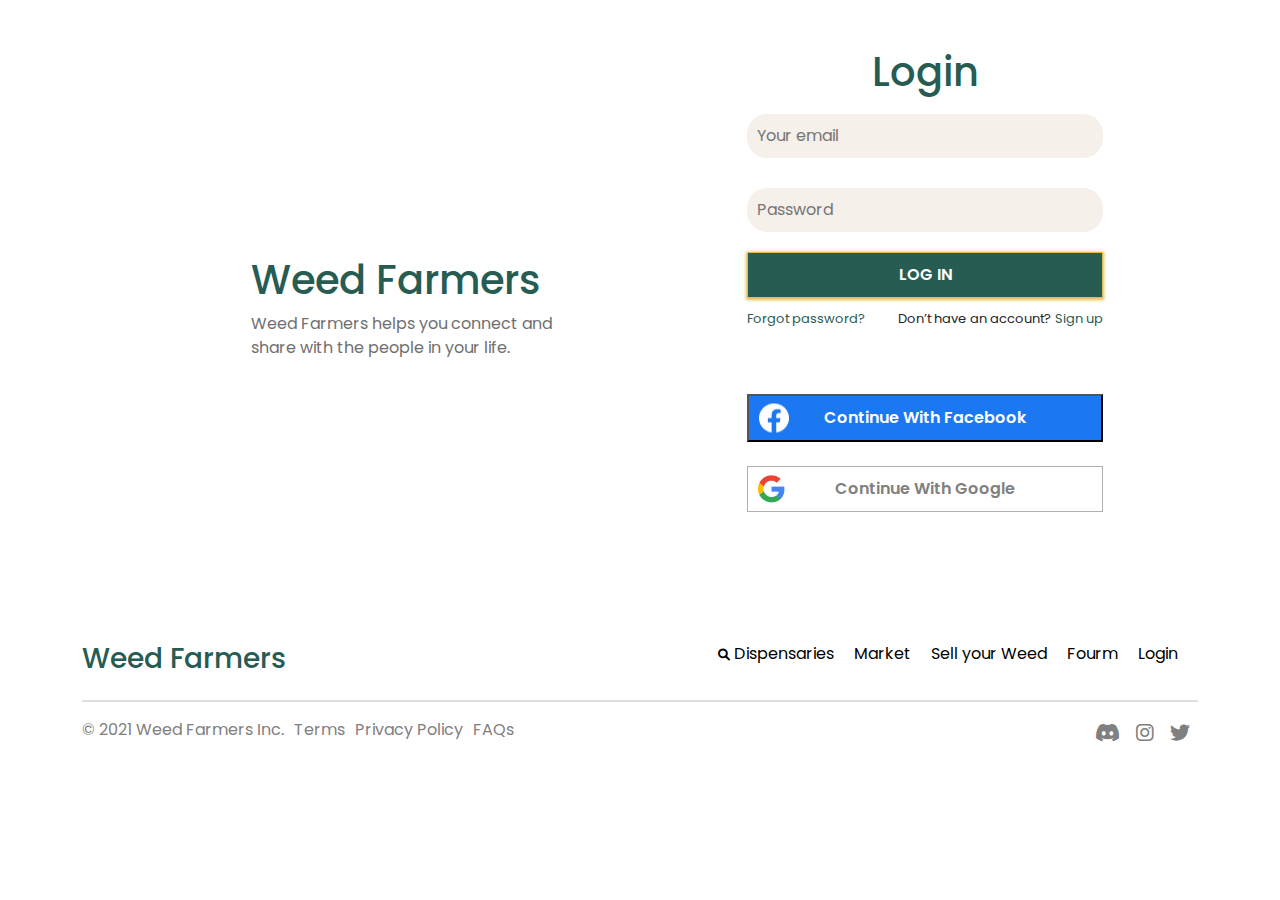
==== login.html @ d22d1913 "sign up & signin" ====
<!DOCTYPE html>
<html lang="en">
<head>
    <meta charset="UTF-8">
    <meta http-equiv="X-UA-Compatible" content="IE=edge">
    <meta name="viewport" content="width=device-width, initial-scale=1.0">
    <link href="https://cdn.jsdelivr.net/npm/bootstrap@5.0.2/dist/css/bootstrap.min.css" rel="stylesheet">
    <link
    rel="stylesheet"
    href="https://cdnjs.cloudflare.com/ajax/libs/font-awesome/6.0.0-beta2/css/all.min.css"
/>
<link rel="preconnect" href="https://fonts.googleapis.com" />
<link rel="preconnect" href="https://fonts.gstatic.com" crossorigin />
<link
    href="https://fonts.googleapis.com/css2?family=Poppins:wght@100;200;300;400;500;600;700;800;900&display=swap"
    rel="stylesheet"
/>
<link rel="stylesheet" href="css/login.css">
    <title>Login</title>
</head>
<body>
    <section class="header">
        <div class="container">
            <div class="row">
                <div class="col-lg-1"></div>
                <div class="col-lg-6 hero">
                    <div class="text_box">
                        <h1>Weed Farmers</h1>
                    <p>Weed Farmers helps you connect and <br> share with the people in your life.</p>
                    </div>
                </div>

                <div class="col-lg-4">
                  <div class="content_box text-center">
                    <h1 class="text-center mt-5">Login</h1>
                    <input type="text" placeholder="Your email">
                    <input type="password" placeholder="Password">
                    <div class="custom_btn">
                        <a href=""><button>LOG IN</button></a>
                    </div>
                   <div class="links d-flex justify-content-between mt-2 mb-3 flex-wrap">
                   <div class="pass">
                    <a href="">Forgot password?</a>
                   </div>
                    <div class="account">
                        <span> Don’t have an account?</span><a href=""> Sign up</a> 
                   </div>
                    </div>

                   <div class="icon">
                   <a href="">
                    <button class="custom_btn1 mt-5">
                        <div class="fb_img">
                            <img src="img/Facebook.png" alt="">
                        </div>
                        <span>Continue With Facebook</span>
                        </button>
                   </a>
                    </div>
                    <div class="icon">
                  <a href="">
                    <button class="custom_btn2 mt-4">
                        <div class="google_img">
                            <img src="img/google_logo.png" alt="">
                        </div>
                  <span>Continue With Google</span>
                    </button>
                  </a>
                    </div>
                  </div>
                </div>
                <div class="col-lg-1"></div>
            </div>
        </div>
    </section>

    <section class="footer">
        <div class="container">
            <div class="maindiv d-flex justify-content-between flex-wrap">
                <div class="name">
                    <h3>Weed Farmers</h3>
                </div>
               <div class="itm-div">
                <ul class="items">
                    <li>                    
                         <a href=""><i class="fas fa-search"></i>Dispensaries</a>
                    </li>
                    <li>
                        <a href="">Market</a>
                    </li>
                    <li>
                        <a href="">Sell your Weed</a>
                    </li>
                    <li>
                        <a href=""> Fourm </a>
                    </li>
                    <li>
                        <a href=""> Login </a>
                    </li>
                </ul>
               </div>
            </div>
            <hr>
           <div class="sec_footer d-flex justify-content-between flex-wrap">
            <ul class="copyrigt">
                <li>&copy 2021 Weed Farmers Inc.</li>
                <li> <a href="">Terms</a> </li>
                <li> <a href="">Privacy Policy</a> </li>
                <li> <a href="">FAQs</a> </li>
            </ul>
            <ul class="iconss">
                <li>
                    <a href="">
                        <i class="fab fa-discord"></i>
                    </a>
                </li>
                <li>
                    <a href="">
                        <i class="fab fa-instagram"></i>
                    </a>
                </li>
                <li>
                    <a href="">
                        <i class="fab fa-twitter"></i>
                    </a>
                </li>
            </ul>
           </div>
        </div>
    </section>

    
</body>
</html>
---- css/login.css ----
*{
    margin: 0;
    padding: 0;
    box-sizing: border-box;
    font-family: "Poppins", sans-serif;
}
:root {
    --main_color: #275c53;
    --sec_color: #e2bb53;
    --bg_color: #f5f0ea;
}
.header{
    margin-bottom: 130px;
}
.hero{
    position: relative;
}
.text_box{
    position: absolute;
    top: 50%;
    left: 15%;
}
.text_box h1{
    color: var(--main_color);
}
.text_box p{
    color: #6F6F6F;
}
.content_box h1{
    color: var(--main_color);
}
.content_box input {
	padding: 10px;
	border-radius: 20px;
	background-color: #F5F0EA;
	border: none;
}
input{
    margin-top: 10px;
    margin-bottom: 20px;
    width: 100%;
}
input:focus-visible {
	outline:none;
    border: 2px solid var(--sec_color);
}
.custom_btn button{
    width: 100%;
    background-color: var(--main_color);
    color: #fff;
    padding: 10px 5px;
    border: 1px solid var(--sec_color);
    box-shadow: 0px 1px 3px 1px var(--sec_color);
    font-weight: 600;
}
.pass a{
    color: var(--main_color);
    text-decoration: none;
    font-size: 13px;
}
.account span{
    font-size: 13px;
}
.account a{
    font-size: 13px;
    text-decoration: none;
    color: var(--main_color);
}
.icon a{
    text-decoration: none;
}
.custom_btn1 {
	width: 100%;
	padding: 10px 5px;
    transition: 0.3s;
    font-weight: 600;
    background-color: #1C77F2;
    color:#fff;
    position: relative;
}
.custom_btn1:hover{
    background-color: #fff;
    color:#1C77F2;
    border: 1px solid #1C77F2;
}
.fb_img {
	position: absolute;
	top: 50%;
	transform: translateY(-50%);
    left: 10px;
}
.custom_btn1:hover .fb_img{
    background-color: #1C77F2;
    color: #fff;
    border-radius: 50%;
}
.custom_btn2{
    width: 100%;
	padding: 10px 5px;
    transition: 0.3s;
    font-weight: 600;
    background-color: transparent;
    color:#808080;
    position: relative;
    border: 1px solid #B0B0B0;
}
.custom_btn2:hover{
    background-color: #fff;
    color:#1C77F2;
    border: 1px solid #1C77F2;
}
.google_img{
    position: absolute;
    top: 50%;
	transform: translateY(-50%);
    left: 10px;
}
.name h3{
    color: var(--main_color);
}
.items{
    display: flex;
}
.items li{
    list-style-type: none;
    margin-right: 20px;
}
.items a{
    text-decoration: none;
    color: black;
}
.fas {
	font-weight: 600;
	font-size: 12px;
	margin-right: 4px;
}
hr{
    border: 1px solid #808080;
}
.copyrigt{
    display: flex;
}
ul{
    padding-left: 0;
}
.copyrigt li{
    list-style-type: none;
    margin-right: 10px;
    color: #808080;
}
.copyrigt a{
    text-decoration: none;
    color: #808080;
}
.iconss{
    display: flex;
}
.iconss li {
	list-style-type: none;
	font-size: 20px;
	margin: 0px 8px;
}
.iconss a{
    text-decoration: none; 
    color: #808080; 
}


/* responsive */

@media (max-width:991px) {
    .text_box{
     position: static;
     text-align: center;
     margin-top: 50px;
    }
    
}
@media (max-width:575px)  {
    .maindiv{
        display: inline !important;
        justify-content: center !important;
    }
    .name h3{
        text-align: center;
    }
    .itm-div{
        display: inline;
    }
    .items{
        display: inline;
        align-items: center;
        text-align: center;
    }
    .items li{
        margin: 5px 0;
    }
    .copyrigt {
        display: inherit;
        flex-wrap: wrap;
    }
}
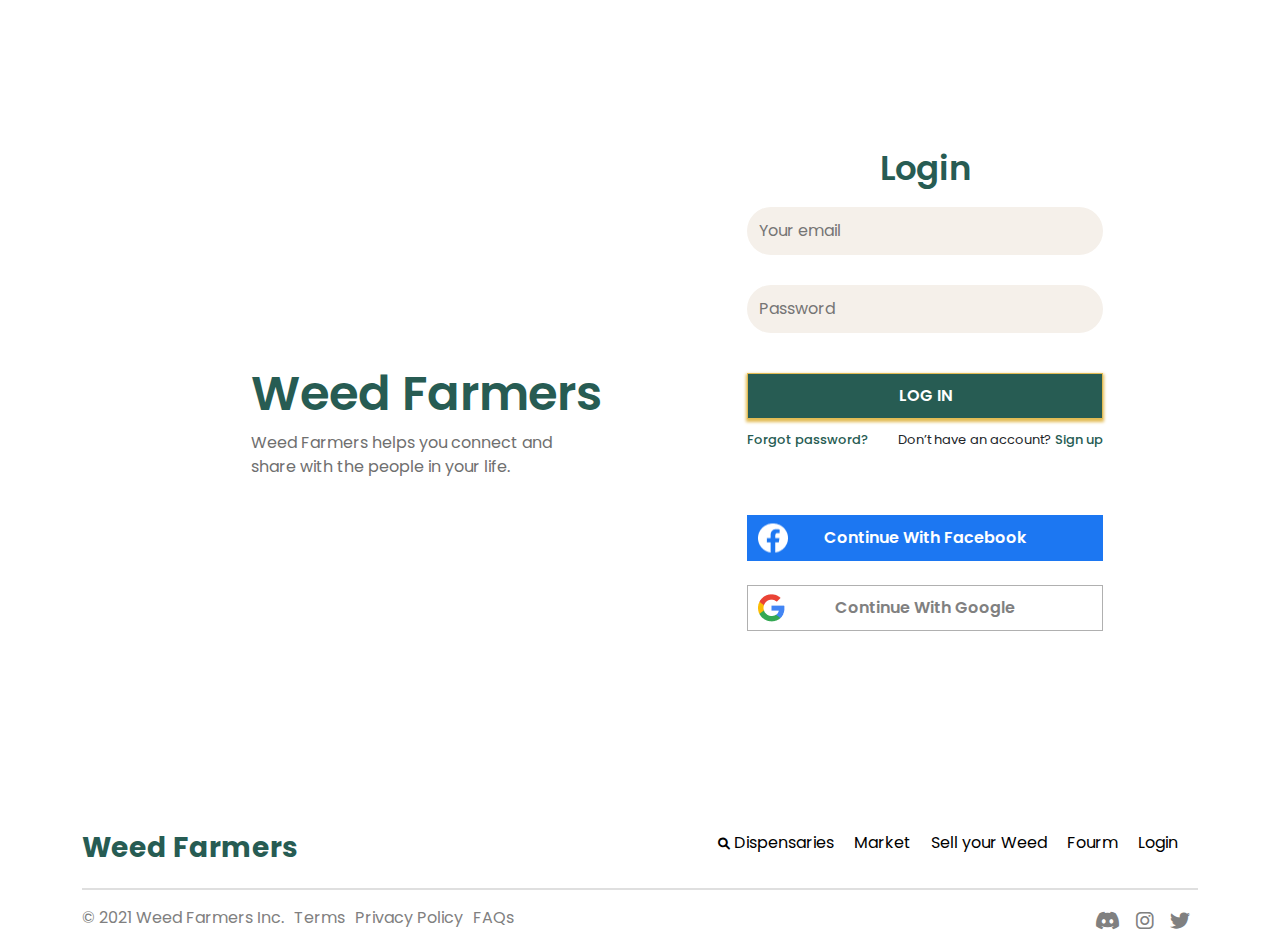
==== commit 76d295ff: "style" ====
--- a/login.html
+++ b/login.html
@@ -1,134 +1,159 @@
 <!DOCTYPE html>
 <html lang="en">
-<head>
-    <meta charset="UTF-8">
-    <meta http-equiv="X-UA-Compatible" content="IE=edge">
-    <meta name="viewport" content="width=device-width, initial-scale=1.0">
-    <link href="https://cdn.jsdelivr.net/npm/bootstrap@5.0.2/dist/css/bootstrap.min.css" rel="stylesheet">
-    <link
-    rel="stylesheet"
-    href="https://cdnjs.cloudflare.com/ajax/libs/font-awesome/6.0.0-beta2/css/all.min.css"
-/>
-<link rel="preconnect" href="https://fonts.googleapis.com" />
-<link rel="preconnect" href="https://fonts.gstatic.com" crossorigin />
-<link
-    href="https://fonts.googleapis.com/css2?family=Poppins:wght@100;200;300;400;500;600;700;800;900&display=swap"
-    rel="stylesheet"
-/>
-<link rel="stylesheet" href="css/login.css">
-    <title>Login</title>
-</head>
-<body>
-    <section class="header">
-        <div class="container">
-            <div class="row">
-                <div class="col-lg-1"></div>
-                <div class="col-lg-6 hero">
-                    <div class="text_box">
-                        <h1>Weed Farmers</h1>
-                    <p>Weed Farmers helps you connect and <br> share with the people in your life.</p>
+    <head>
+        <meta charset="UTF-8" />
+        <meta http-equiv="X-UA-Compatible" content="IE=edge" />
+        <meta name="viewport" content="width=device-width, initial-scale=1.0" />
+        <link
+            href="https://cdn.jsdelivr.net/npm/bootstrap@5.0.2/dist/css/bootstrap.min.css"
+            rel="stylesheet"
+        />
+        <link
+            rel="stylesheet"
+            href="https://cdnjs.cloudflare.com/ajax/libs/font-awesome/6.0.0-beta2/css/all.min.css"
+        />
+        <link rel="preconnect" href="https://fonts.googleapis.com" />
+        <link rel="preconnect" href="https://fonts.gstatic.com" crossorigin />
+        <link
+            href="https://fonts.googleapis.com/css2?family=Poppins:wght@100;200;300;400;500;600;700;800;900&display=swap"
+            rel="stylesheet"
+        />
+        <link rel="stylesheet" href="css/login.css" />
+        <title>Login</title>
+    </head>
+    <body>
+        <section class="header">
+            <div class="container">
+                <div class="row">
+                    <div class="col-lg-1"></div>
+                    <div class="col-lg-6 hero">
+                        <div class="text_box">
+                            <h1>Weed Farmers</h1>
+                            <p>
+                                Weed Farmers helps you connect and <br />
+                                share with the people in your life.
+                            </p>
+                        </div>
+                    </div>
+
+                    <div class="col-lg-4">
+                        <div class="content_box text-center">
+                            <h1 class="text-center mt-5">Login</h1>
+                            <input type="text" placeholder="Your email" />
+                            <input type="password" placeholder="Password" />
+                            <div class="custom_btn">
+                                <a href=""><button>LOG IN</button></a>
+                            </div>
+                            <div
+                                class="
+                                    links
+                                    d-flex
+                                    justify-content-between
+                                    mt-2
+                                    mb-3
+                                    flex-wrap
+                                "
+                            >
+                                <div class="pass">
+                                    <a href="">Forgot password?</a>
+                                </div>
+                                <div class="account">
+                                    <span> Don’t have an account?</span
+                                    ><a href="signup.html"> Sign up</a>
+                                </div>
+                            </div>
+
+                            <div class="icon">
+                                <a href="">
+                                    <button class="custom_btn1 mt-5">
+                                        <div class="fb_img">
+                                            <img
+                                                src="img/Facebook.png"
+                                                alt=""
+                                            />
+                                        </div>
+                                        <span>Continue With Facebook</span>
+                                    </button>
+                                </a>
+                            </div>
+                            <div class="icon">
+                                <a href="">
+                                    <button class="custom_btn2 mt-4">
+                                        <div class="google_img">
+                                            <img
+                                                src="img/google_logo.png"
+                                                alt=""
+                                            />
+                                        </div>
+                                        <span>Continue With Google</span>
+                                    </button>
+                                </a>
+                            </div>
+                        </div>
+                    </div>
+                    <div class="col-lg-1"></div>
+                </div>
+            </div>
+        </section>
+
+        <section class="footer">
+            <div class="container">
+                <div class="maindiv d-flex justify-content-between flex-wrap">
+                    <div class="name">
+                        <h3>Weed Farmers</h3>
+                    </div>
+                    <div class="itm-div">
+                        <ul class="items">
+                            <li>
+                                <a href=""
+                                    ><i class="fas fa-search"></i
+                                    >Dispensaries</a
+                                >
+                            </li>
+                            <li>
+                                <a href="">Market</a>
+                            </li>
+                            <li>
+                                <a href="">Sell your Weed</a>
+                            </li>
+                            <li>
+                                <a href=""> Fourm </a>
+                            </li>
+                            <li>
+                                <a href=""> Login </a>
+                            </li>
+                        </ul>
                     </div>
                 </div>
-
-                <div class="col-lg-4">
-                  <div class="content_box text-center">
-                    <h1 class="text-center mt-5">Login</h1>
-                    <input type="text" placeholder="Your email">
-                    <input type="password" placeholder="Password">
-                    <div class="custom_btn">
-                        <a href=""><button>LOG IN</button></a>
-                    </div>
-                   <div class="links d-flex justify-content-between mt-2 mb-3 flex-wrap">
-                   <div class="pass">
-                    <a href="">Forgot password?</a>
-                   </div>
-                    <div class="account">
-                        <span> Don’t have an account?</span><a href=""> Sign up</a> 
-                   </div>
-                    </div>
-
-                   <div class="icon">
-                   <a href="">
-                    <button class="custom_btn1 mt-5">
-                        <div class="fb_img">
-                            <img src="img/Facebook.png" alt="">
-                        </div>
-                        <span>Continue With Facebook</span>
-                        </button>
-                   </a>
-                    </div>
-                    <div class="icon">
-                  <a href="">
-                    <button class="custom_btn2 mt-4">
-                        <div class="google_img">
-                            <img src="img/google_logo.png" alt="">
-                        </div>
-                  <span>Continue With Google</span>
-                    </button>
-                  </a>
-                    </div>
-                  </div>
+                <hr />
+                <div
+                    class="sec_footer d-flex justify-content-between flex-wrap"
+                >
+                    <ul class="copyrigt">
+                        <li>&copy 2021 Weed Farmers Inc.</li>
+                        <li><a href="">Terms</a></li>
+                        <li><a href="">Privacy Policy</a></li>
+                        <li><a href="">FAQs</a></li>
+                    </ul>
+                    <ul class="iconss">
+                        <li>
+                            <a href="">
+                                <i class="fab fa-discord"></i>
+                            </a>
+                        </li>
+                        <li>
+                            <a href="">
+                                <i class="fab fa-instagram"></i>
+                            </a>
+                        </li>
+                        <li>
+                            <a href="">
+                                <i class="fab fa-twitter"></i>
+                            </a>
+                        </li>
+                    </ul>
                 </div>
-                <div class="col-lg-1"></div>
             </div>
-        </div>
-    </section>
-
-    <section class="footer">
-        <div class="container">
-            <div class="maindiv d-flex justify-content-between flex-wrap">
-                <div class="name">
-                    <h3>Weed Farmers</h3>
-                </div>
-               <div class="itm-div">
-                <ul class="items">
-                    <li>                    
-                         <a href=""><i class="fas fa-search"></i>Dispensaries</a>
-                    </li>
-                    <li>
-                        <a href="">Market</a>
-                    </li>
-                    <li>
-                        <a href="">Sell your Weed</a>
-                    </li>
-                    <li>
-                        <a href=""> Fourm </a>
-                    </li>
-                    <li>
-                        <a href=""> Login </a>
-                    </li>
-                </ul>
-               </div>
-            </div>
-            <hr>
-           <div class="sec_footer d-flex justify-content-between flex-wrap">
-            <ul class="copyrigt">
-                <li>&copy 2021 Weed Farmers Inc.</li>
-                <li> <a href="">Terms</a> </li>
-                <li> <a href="">Privacy Policy</a> </li>
-                <li> <a href="">FAQs</a> </li>
-            </ul>
-            <ul class="iconss">
-                <li>
-                    <a href="">
-                        <i class="fab fa-discord"></i>
-                    </a>
-                </li>
-                <li>
-                    <a href="">
-                        <i class="fab fa-instagram"></i>
-                    </a>
-                </li>
-                <li>
-                    <a href="">
-                        <i class="fab fa-twitter"></i>
-                    </a>
-                </li>
-            </ul>
-           </div>
-        </div>
-    </section>
-
-    
-</body>
-</html>+        </section>
+    </body>
+</html>
--- a/css/login.css
+++ b/css/login.css
@@ -1,4 +1,4 @@
-*{
+* {
     margin: 0;
     padding: 0;
     box-sizing: border-box;
@@ -9,194 +9,213 @@
     --sec_color: #e2bb53;
     --bg_color: #f5f0ea;
 }
-.header{
-    margin-bottom: 130px;
-}
-.hero{
+.header {
+    margin-bottom: 200px;
+    margin-top: 100px;
+}
+.hero {
     position: relative;
 }
-.text_box{
+.text_box {
     position: absolute;
     top: 50%;
     left: 15%;
 }
-.text_box h1{
-    color: var(--main_color);
-}
-.text_box p{
-    color: #6F6F6F;
-}
-.content_box h1{
-    color: var(--main_color);
+.text_box h1 {
+    font-weight: 600;
+    color: var(--main_color);
+    font-size: 48px;
+}
+.text_box p {
+    color: #6f6f6f;
+}
+.content_box h1 {
+    color: var(--main_color);
+    font-weight: 600;
+    font-size: 34px;
 }
 .content_box input {
-	padding: 10px;
-	border-radius: 20px;
-	background-color: #F5F0EA;
-	border: none;
-}
-input{
+    padding: 10px;
+    border-radius: 25px;
+    background-color: #f5f0ea;
+    border: 2px solid transparent;
+}
+input {
     margin-top: 10px;
     margin-bottom: 20px;
     width: 100%;
 }
 input:focus-visible {
-	outline:none;
+    outline: none;
     border: 2px solid var(--sec_color);
 }
-.custom_btn button{
+.custom_btn button {
+    margin-top: 20px;
     width: 100%;
     background-color: var(--main_color);
     color: #fff;
     padding: 10px 5px;
     border: 1px solid var(--sec_color);
-    box-shadow: 0px 1px 3px 1px var(--sec_color);
-    font-weight: 600;
-}
-.pass a{
-    color: var(--main_color);
-    text-decoration: none;
+    box-shadow: 0px 2px 3px 1px var(--sec_color);
+    font-weight: 600;
+    transition: 0.2s;
+}
+.custom_btn button:hover {
+    background-color: transparent;
+    color: var(--main_color);
+}
+.pass a {
+    color: var(--main_color);
+    text-decoration: none;
+    font-weight: 500;
     font-size: 13px;
 }
-.account span{
+.account span {
     font-size: 13px;
 }
-.account a{
+.account a {
     font-size: 13px;
     text-decoration: none;
     color: var(--main_color);
-}
-.icon a{
+    font-weight: 500;
+}
+.icon a {
     text-decoration: none;
 }
 .custom_btn1 {
-	width: 100%;
-	padding: 10px 5px;
+    width: 100%;
+    padding: 10px 5px;
     transition: 0.3s;
     font-weight: 600;
-    background-color: #1C77F2;
-    color:#fff;
+    background-color: #1c77f2;
+    color: #fff;
     position: relative;
-}
-.custom_btn1:hover{
+    border: 1px solid transparent;
+}
+.custom_btn1:hover {
     background-color: #fff;
-    color:#1C77F2;
-    border: 1px solid #1C77F2;
+    color: #1c77f2;
+    border: 1px solid #1c77f2;
 }
 .fb_img {
-	position: absolute;
-	top: 50%;
-	transform: translateY(-50%);
+    position: absolute;
+    top: 50%;
+    transform: translateY(-50%);
     left: 10px;
 }
-.custom_btn1:hover .fb_img{
-    background-color: #1C77F2;
+.custom_btn1:hover .fb_img {
+    background-color: #1c77f2;
     color: #fff;
     border-radius: 50%;
 }
-.custom_btn2{
-    width: 100%;
-	padding: 10px 5px;
+.custom_btn2 {
+    width: 100%;
+    padding: 10px 5px;
     transition: 0.3s;
     font-weight: 600;
     background-color: transparent;
-    color:#808080;
+    color: #808080;
     position: relative;
-    border: 1px solid #B0B0B0;
-}
-.custom_btn2:hover{
+    border: 1px solid #b0b0b0;
+}
+.custom_btn2:hover {
     background-color: #fff;
-    color:#1C77F2;
-    border: 1px solid #1C77F2;
-}
-.google_img{
+    color: #1c77f2;
+    border: 1px solid #1c77f2;
+}
+.google_img {
     position: absolute;
     top: 50%;
-	transform: translateY(-50%);
+    transform: translateY(-50%);
     left: 10px;
 }
-.name h3{
-    color: var(--main_color);
-}
-.items{
+.name h3 {
+    color: var(--main_color);
+    font-weight: 700;
+}
+.items {
     display: flex;
 }
-.items li{
+.items li {
     list-style-type: none;
     margin-right: 20px;
 }
-.items a{
+.items a {
     text-decoration: none;
     color: black;
 }
 .fas {
-	font-weight: 600;
-	font-size: 12px;
-	margin-right: 4px;
-}
-hr{
+    font-weight: 600;
+    font-size: 12px;
+    margin-right: 4px;
+}
+hr {
     border: 1px solid #808080;
 }
-.copyrigt{
+.copyrigt {
     display: flex;
 }
-ul{
+ul {
     padding-left: 0;
 }
-.copyrigt li{
+.copyrigt li {
     list-style-type: none;
     margin-right: 10px;
     color: #808080;
 }
-.copyrigt a{
-    text-decoration: none;
-    color: #808080;
-}
-.iconss{
+.copyrigt a {
+    text-decoration: none;
+    color: #808080;
+}
+.iconss {
     display: flex;
 }
 .iconss li {
-	list-style-type: none;
-	font-size: 20px;
-	margin: 0px 8px;
-}
-.iconss a{
-    text-decoration: none; 
-    color: #808080; 
-}
-
+    list-style-type: none;
+    font-size: 20px;
+    margin: 0px 8px;
+}
+.iconss a {
+    text-decoration: none;
+    color: #808080;
+}
 
 /* responsive */
 
-@media (max-width:991px) {
-    .text_box{
-     position: static;
-     text-align: center;
-     margin-top: 50px;
-    }
-    
-}
-@media (max-width:575px)  {
-    .maindiv{
+@media (max-width: 991px) {
+    .text_box {
+        position: static;
+        text-align: center;
+        margin-top: 50px;
+    }
+}
+@media (max-width: 575px) {
+    .header {
+        margin-top: 0;
+    }
+    .maindiv {
         display: inline !important;
         justify-content: center !important;
     }
-    .name h3{
+    .name h3 {
         text-align: center;
     }
-    .itm-div{
+    .itm-div {
         display: inline;
     }
-    .items{
+    .items {
         display: inline;
         align-items: center;
         text-align: center;
     }
-    .items li{
+    .items li {
         margin: 5px 0;
     }
     .copyrigt {
         display: inherit;
         flex-wrap: wrap;
     }
-}
+    .content_box h1 {
+        margin-bottom: 20px;
+    }
+}
